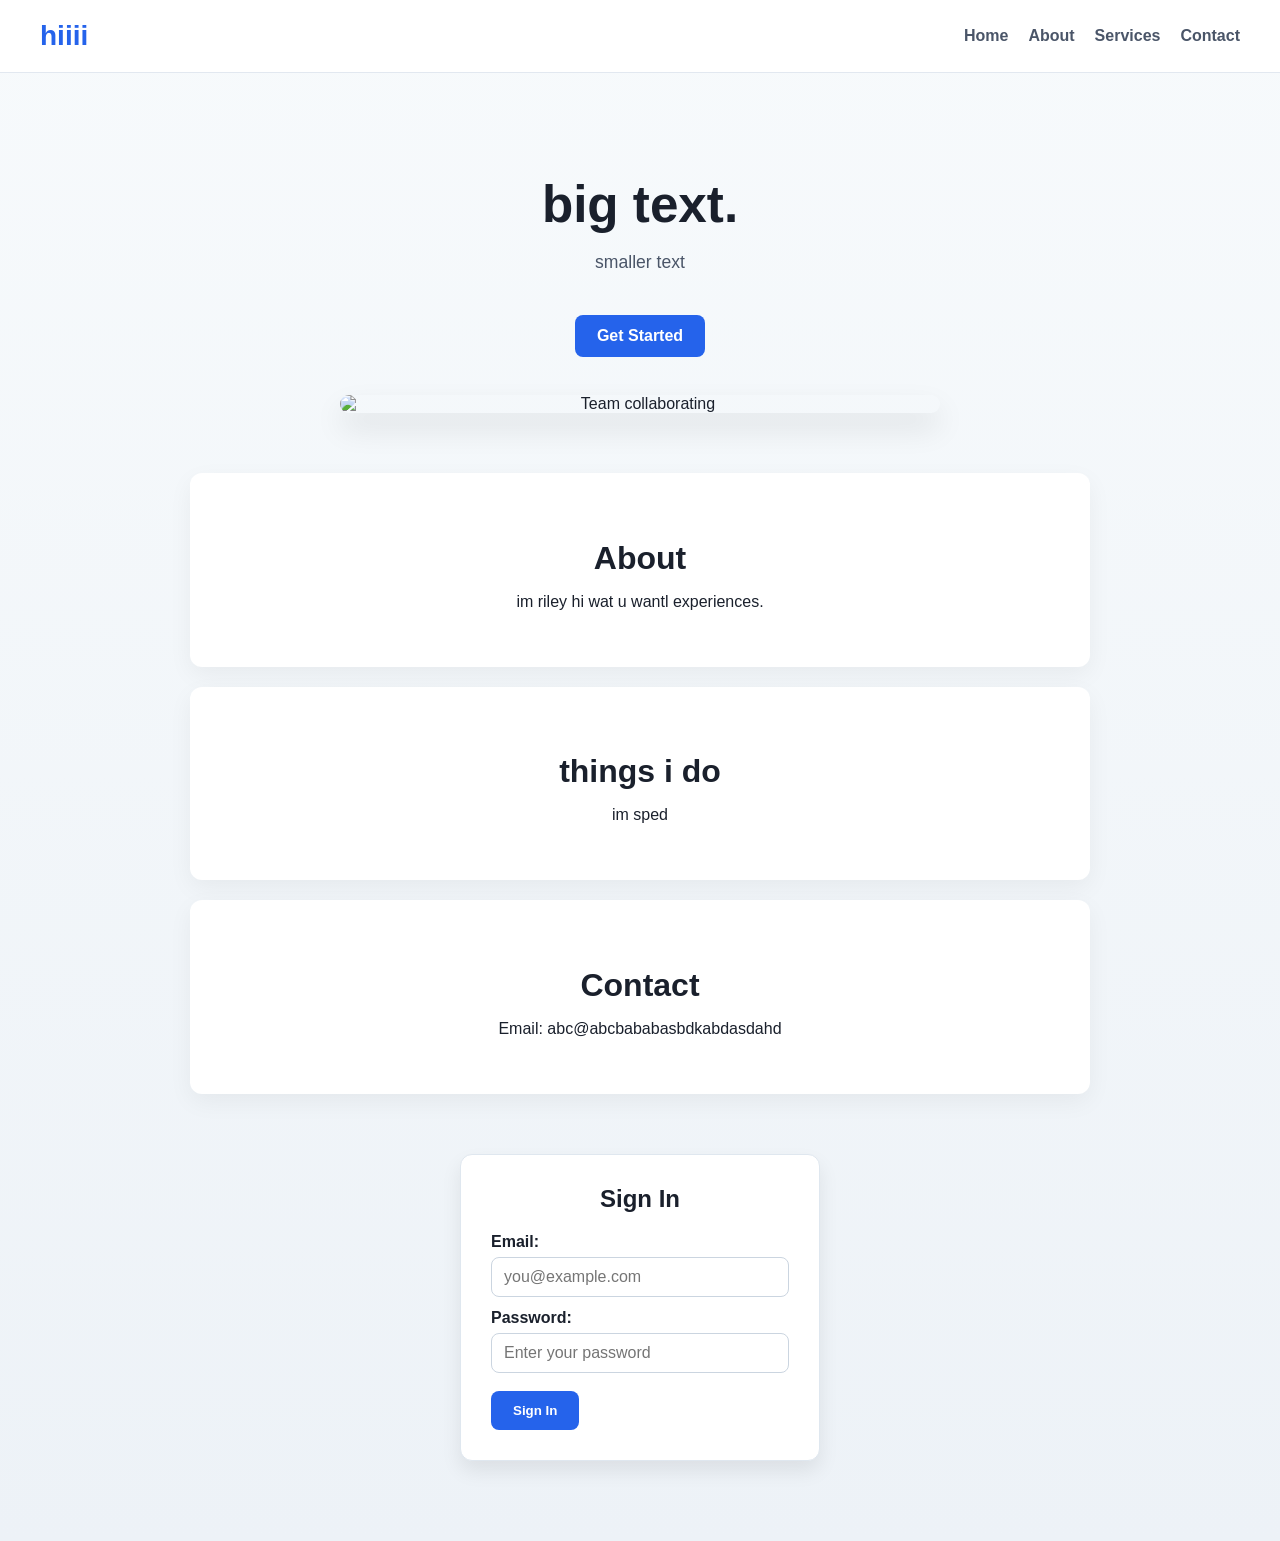
==== index.html @ 70f074e8 "Add files via upload" ====
<!DOCTYPE html>
<html lang="en">
  <head>
    <meta charset="UTF-8" />
    <meta name="viewport" content="width=device-width, initial-scale=1.0" />
    <title>Website Page</title>
    <link rel="stylesheet" href="Websitepage.css" />
  </head>
  <body>
    <header class="navbar">
      <div class="logo">hiiii</div>
      <nav class="nav-links" aria-label="Main navigation">
        <a href="#home">Home</a>
        <a href="#about">About</a>
        <a href="#services">Services</a>
        <a href="#contact">Contact</a>
      </nav>
    </header>

    <main>
      <section class="hero" id="home">
        <h1>big text.</h1>
        <p>smaller text</p>
        <a href="#signin" class="btn">Get Started</a>
        <br /><br />
        <img
          src="https://images.unsplash.com/photo-1522202176988-66273c2fd55f?auto=format&fit=crop&w=500&q=80"
          alt="Team collaborating"
        />
      </section>

      <section class="about-section" id="about">
        <h2>About </h2>
        <p>im riley hi wat u wantl experiences.</p>
      </section>

      <section class="services-section" id="services">
        <h2>things i do</h2>
        <p>im sped</p>
      </section>

      <section class="contact-section" id="contact">
        <h2>Contact</h2>
        <p>Email: abc@abcbababasbdkabdasdahd</p>
      </section>

      <section class="signin-section" id="signin">
        <form class="card">
          <h2>Sign In</h2>

          <label for="email">Email:</label>
          <input id="email" type="email" placeholder="you@example.com" />

          <label for="password">Password:</label>
          <input id="password" type="password" placeholder="Enter your password" />

          <button type="submit" class="btn">Sign In</button>
        </form>
      </section>
    </main>
  </body>
</html>
---- Websitepage.css ----
/* Core Resets */
* {
  box-sizing: border-box;
}

body {
  font-family: Arial, sans-serif;
  margin: 0;
  padding: 0;
  background: linear-gradient(180deg, #f7fafc 0%, #edf2f7 100%);
  color: #1a202c;
}

img {
  max-width: 100%;
  display: block;
}

/* Navigation Bar */
.navbar {
  background-color: #ffffff;
  padding: 20px 40px;
  border-bottom: 1px solid #e2e8f0;
  display: flex;
  justify-content: space-between;
  align-items: center;
  flex-wrap: wrap;
}

.logo {
  font-size: 28px;
  font-weight: bold;
  color: #2563eb;
}

.nav-links {
  display: flex;
  gap: 20px;
  flex-wrap: wrap;
}

.nav-links a {
  text-decoration: none;
  color: #4a5568;
  font-weight: bold;
}

.nav-links a:hover {
  color: #2563eb;
}

/* Hero Section */
.hero {
  padding: 60px 20px 40px;
  text-align: center;
}

.hero h1 {
  font-size: clamp(2rem, 4vw, 3.5rem);
  margin-bottom: 12px;
}

.hero p {
  font-size: 1.1rem;
  color: #4a5568;
  margin-bottom: 24px;
}

.hero img {
  width: 100%;
  max-width: 600px;
  margin: 20px auto 0;
  border-radius: 12px;
  box-shadow: 0 15px 30px rgba(0, 0, 0, 0.1);
}

/* About / Services / Contact Sections */
.about-section,
.services-section,
.contact-section {
  background-color: #ffffff;
  padding: 40px 20px;
  text-align: center;
  margin: 20px auto;
  max-width: 900px;
  border-radius: 12px;
  box-shadow: 0 8px 24px rgba(0, 0, 0, 0.05);
}

.about-section h2,
.services-section h2,
.contact-section h2 {
  font-size: 2rem;
  margin-bottom: 10px;
}


.signin-section {
  padding: 40px 20px 80px;
}

.card {
  background-color: #ffffff;
  padding: 30px;
  border: 1px solid #dfe7ef;
  border-radius: 12px;
  width: min(100%, 360px);
  margin: 0 auto;
  box-shadow: 0 10px 20px rgba(0, 0, 0, 0.08);
}

.card h2 {
  text-align: center;
  margin-top: 0;
  margin-bottom: 20px;
}

.card label {
  display: block;
  margin-top: 12px;
  margin-bottom: 6px;
  font-weight: bold;
}

.card input {
  width: 100%;
  padding: 10px 12px;
  border: 1px solid #cbd5e0;
  border-radius: 8px;
  box-sizing: border-box;
  font-size: 1rem;
}

/* Buttons */
.btn {
  display: inline-block;
  padding: 12px 22px;
  background-color: #2563eb;
  color: #ffffff;
  text-decoration: none;
  border: none;
  border-radius: 8px;
  font-weight: bold;
  cursor: pointer;
  margin-top: 18px;
}

.btn:hover {
  background-color: #1d4ed8;
}
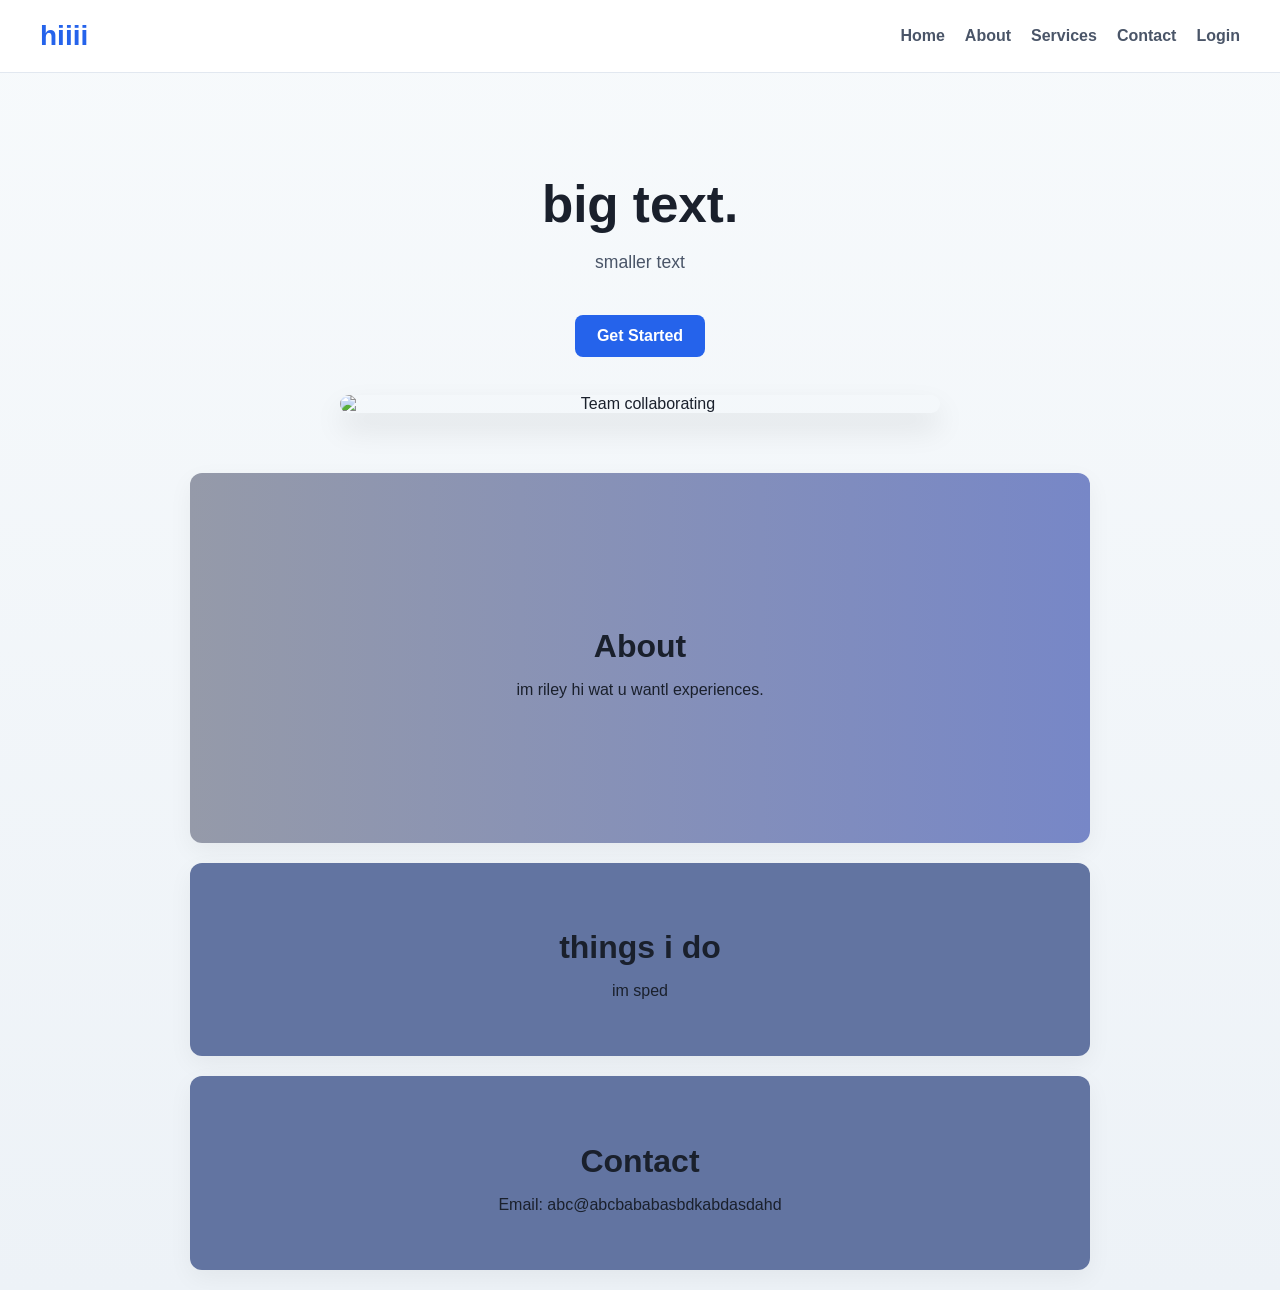
==== commit e4919415: "added login page and refreshed css" ====
--- a/index.html
+++ b/index.html
@@ -4,7 +4,7 @@
     <meta charset="UTF-8" />
     <meta name="viewport" content="width=device-width, initial-scale=1.0" />
     <title>Website Page</title>
-    <link rel="stylesheet" href="Websitepage.css" />
+    <link rel="stylesheet" href="main_styling.css" />
   </head>
   <body>
     <header class="navbar">
@@ -14,6 +14,7 @@
         <a href="#about">About</a>
         <a href="#services">Services</a>
         <a href="#contact">Contact</a>
+        <a href="/login.html">Login</a>
       </nav>
     </header>
 
@@ -43,20 +44,5 @@
         <h2>Contact</h2>
         <p>Email: abc@abcbababasbdkabdasdahd</p>
       </section>
-
-      <section class="signin-section" id="signin">
-        <form class="card">
-          <h2>Sign In</h2>
-
-          <label for="email">Email:</label>
-          <input id="email" type="email" placeholder="you@example.com" />
-
-          <label for="password">Password:</label>
-          <input id="password" type="password" placeholder="Enter your password" />
-
-          <button type="submit" class="btn">Sign In</button>
-        </form>
-      </section>
-    </main>
   </body>
 </html>
--- a/main_styling.css
+++ b/main_styling.css
@@ -0,0 +1,150 @@
+* {
+  box-sizing: border-box;
+}
+
+body {
+  font-family: Arial, sans-serif;
+  margin: 0;
+  padding: 0;
+  background: linear-gradient(180deg, #f7fafc 0%, #edf2f7 100%);
+  color: #1a202c;
+}
+
+img {
+  max-width: 100%;
+  display: block;
+}
+
+.navbar {
+  background-color: #ffffff;
+  padding: 20px 40px;
+  border-bottom: 1px solid #e2e8f0;
+  display: flex;
+  justify-content: space-between;
+  align-items: center;
+  flex-wrap: wrap;
+}
+
+.logo {
+  font-size: 28px;
+  font-weight: bold;
+  color: #2563eb;
+}
+
+.nav-links {
+  display: flex;
+  gap: 20px;
+  flex-wrap: wrap;
+}
+
+.nav-links a {
+  text-decoration: none;
+  color: #4a5568;
+  font-weight: bold;
+}
+
+.nav-links a:hover {
+  color: #2563eb;
+}
+
+.hero {
+  padding: 60px 20px 40px;
+  text-align: center;
+}
+
+.hero h1 {
+  font-size: clamp(2rem, 4vw, 3.5rem);
+  margin-bottom: 12px;
+}
+
+.hero p {
+  font-size: 1.1rem;
+  color: #4a5568;
+  margin-bottom: 24px;
+}
+
+.hero img {
+  width: 100%;
+  max-width: 600px;
+  margin: 20px auto 0;
+  border-radius: 12px;
+  box-shadow: 0 15px 30px rgba(0, 0, 0, 0.1);
+}
+
+.about-section,
+.services-section,
+.contact-section {
+  background-color: #6274a1;
+  padding: 40px 20px;
+  text-align: center;
+  margin: 20px auto;
+  max-width: 900px;
+  border-radius: 12px;
+  box-shadow: 0 8px 24px rgba(0, 0, 0, 0.05);
+}
+
+.about-section h2,
+.services-section h2,
+.contact-section h2 {
+  font-size: 2rem;
+  margin-bottom: 10px;
+}
+
+
+.signin-section {
+  padding: 40px 20px 80px;
+}
+
+.card {
+  background-color: #ffffff;
+  padding: 30px;
+  border: 1px solid #dfe7ef;
+  border-radius: 12px;
+  width: min(100%, 360px);
+  margin: 0 auto;
+  box-shadow: 0 10px 20px rgba(0, 0, 0, 0.08);
+}
+
+.card h2 {
+  text-align: center;
+  margin-top: 0;
+  margin-bottom: 20px;
+}
+
+.card label {
+  display: block;
+  margin-top: 12px;
+  margin-bottom: 6px;
+  font-weight: bold;
+}
+
+.card input {
+  width: 100%;
+  padding: 10px 12px;
+  border: 1px solid #cbd5e0;
+  border-radius: 8px;
+  box-sizing: border-box;
+  font-size: 1rem;
+}
+
+.btn {
+  display: inline-block;
+  padding: 12px 22px;
+  background-color: #2563eb;
+  color: #ffffff;
+  text-decoration: none;
+  border: none;
+  border-radius: 8px;
+  font-weight: bold;
+  cursor: pointer;
+  margin-top: 18px;
+}
+
+.btn:hover {
+  background-color: #1d4ed8;
+}
+
+#about {
+  padding: 10%;
+  background: linear-gradient(to right, #959aa9, #7787c7);
+}
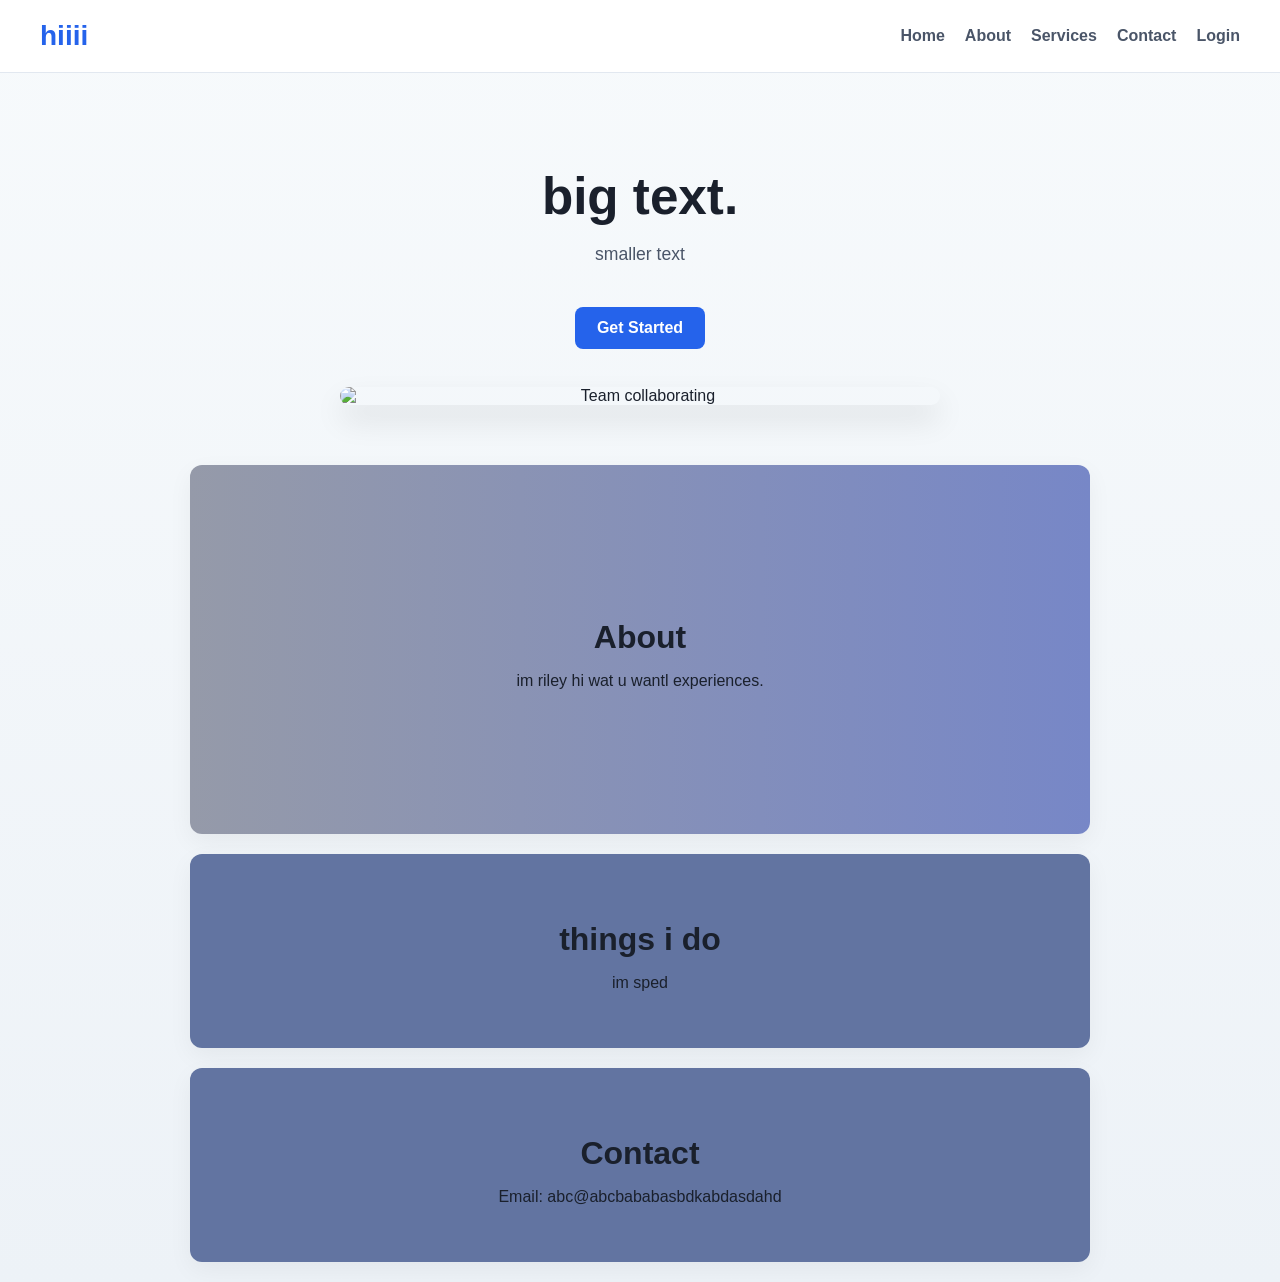
==== commit b7d942b5: "Clean Code" ====
--- a/index.html
+++ b/index.html
@@ -19,7 +19,7 @@
     </header>
 
     <main>
-      <section class="hero" id="home">
+      <div class="hero" id="home">
         <h1>big text.</h1>
         <p>smaller text</p>
         <a href="#signin" class="btn">Get Started</a>
@@ -28,21 +28,21 @@
           src="https://images.unsplash.com/photo-1522202176988-66273c2fd55f?auto=format&fit=crop&w=500&q=80"
           alt="Team collaborating"
         />
-      </section>
+      </div>
 
-      <section class="about-section" id="about">
+      <div class="about-div" id="about">
         <h2>About </h2>
         <p>im riley hi wat u wantl experiences.</p>
-      </section>
+      </div>
 
-      <section class="services-section" id="services">
+      <div class="services-div" id="services">
         <h2>things i do</h2>
         <p>im sped</p>
-      </section>
+      </div>
 
-      <section class="contact-section" id="contact">
+      <div class="contact-div" id="contact">
         <h2>Contact</h2>
         <p>Email: abc@abcbababasbdkabdasdahd</p>
-      </section>
+      </div>
   </body>
 </html>
--- a/main_styling.css
+++ b/main_styling.css
@@ -16,6 +16,9 @@
 }
 
 .navbar {
+  position: sticky;
+  top:0;
+  z-index: 1000;
   background-color: #ffffff;
   padding: 20px 40px;
   border-bottom: 1px solid #e2e8f0;
@@ -71,9 +74,9 @@
   box-shadow: 0 15px 30px rgba(0, 0, 0, 0.1);
 }
 
-.about-section,
-.services-section,
-.contact-section {
+.about-div,
+.services-div,
+.contact-div {
   background-color: #6274a1;
   padding: 40px 20px;
   text-align: center;
@@ -83,15 +86,15 @@
   box-shadow: 0 8px 24px rgba(0, 0, 0, 0.05);
 }
 
-.about-section h2,
-.services-section h2,
-.contact-section h2 {
+.about-div h2,
+.services-div h2,
+.contact-div h2 {
   font-size: 2rem;
   margin-bottom: 10px;
 }
 
 
-.signin-section {
+.signin-div {
   padding: 40px 20px 80px;
 }
 
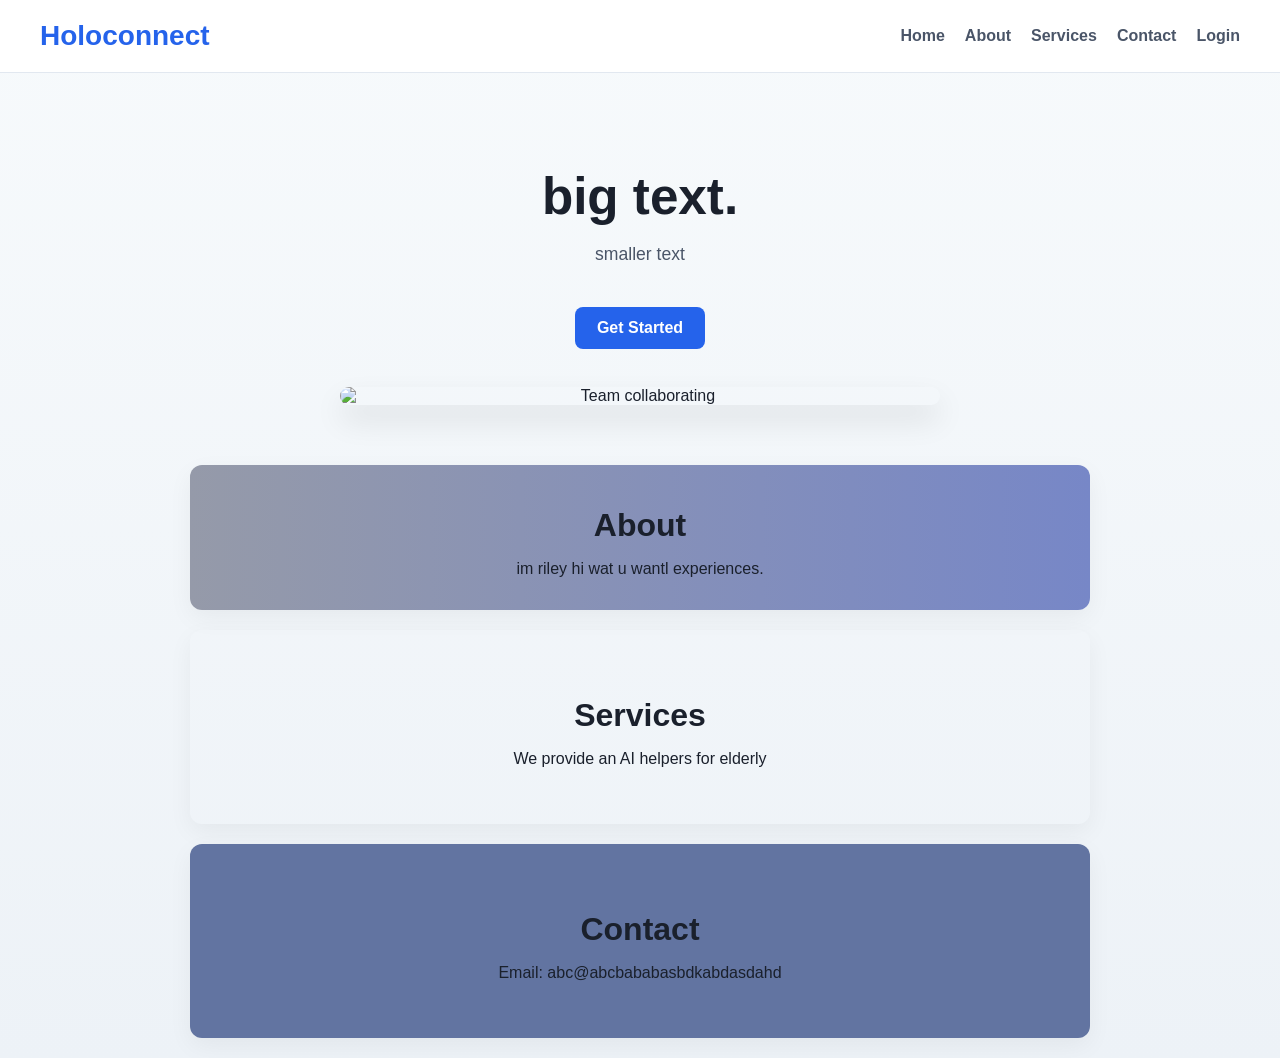
==== commit d0ba6cfa: "added functions to contact and services" ====
--- a/index.html
+++ b/index.html
@@ -8,7 +8,7 @@
   </head>
   <body>
     <header class="navbar">
-      <div class="logo">hiiii</div>
+      <div class="logo">Holoconnect</div>
       <nav class="nav-links" aria-label="Main navigation">
         <a href="#home">Home</a>
         <a href="#about">About</a>
@@ -36,8 +36,8 @@
       </div>
 
       <div class="services-div" id="services">
-        <h2>things i do</h2>
-        <p>im sped</p>
+        <h2>Services</h2>
+        <p>We provide an AI helpers for elderly</p>
       </div>
 
       <div class="contact-div" id="contact">
--- a/main_styling.css
+++ b/main_styling.css
@@ -76,6 +76,16 @@
 
 .about-div,
 .services-div,
+#buttonid {
+  padding: 40px 20px;
+  text-align: center;
+  margin: 20px auto;
+  max-width: 900px;
+  border-radius: 12px;
+  box-shadow: 0 8px 24px rgba(0, 0, 0, 0.05);
+}
+
+
 .contact-div {
   background-color: #6274a1;
   padding: 40px 20px;
@@ -148,6 +158,6 @@
 }
 
 #about {
-  padding: 10%;
+  padding: 16px;
   background: linear-gradient(to right, #959aa9, #7787c7);
 }
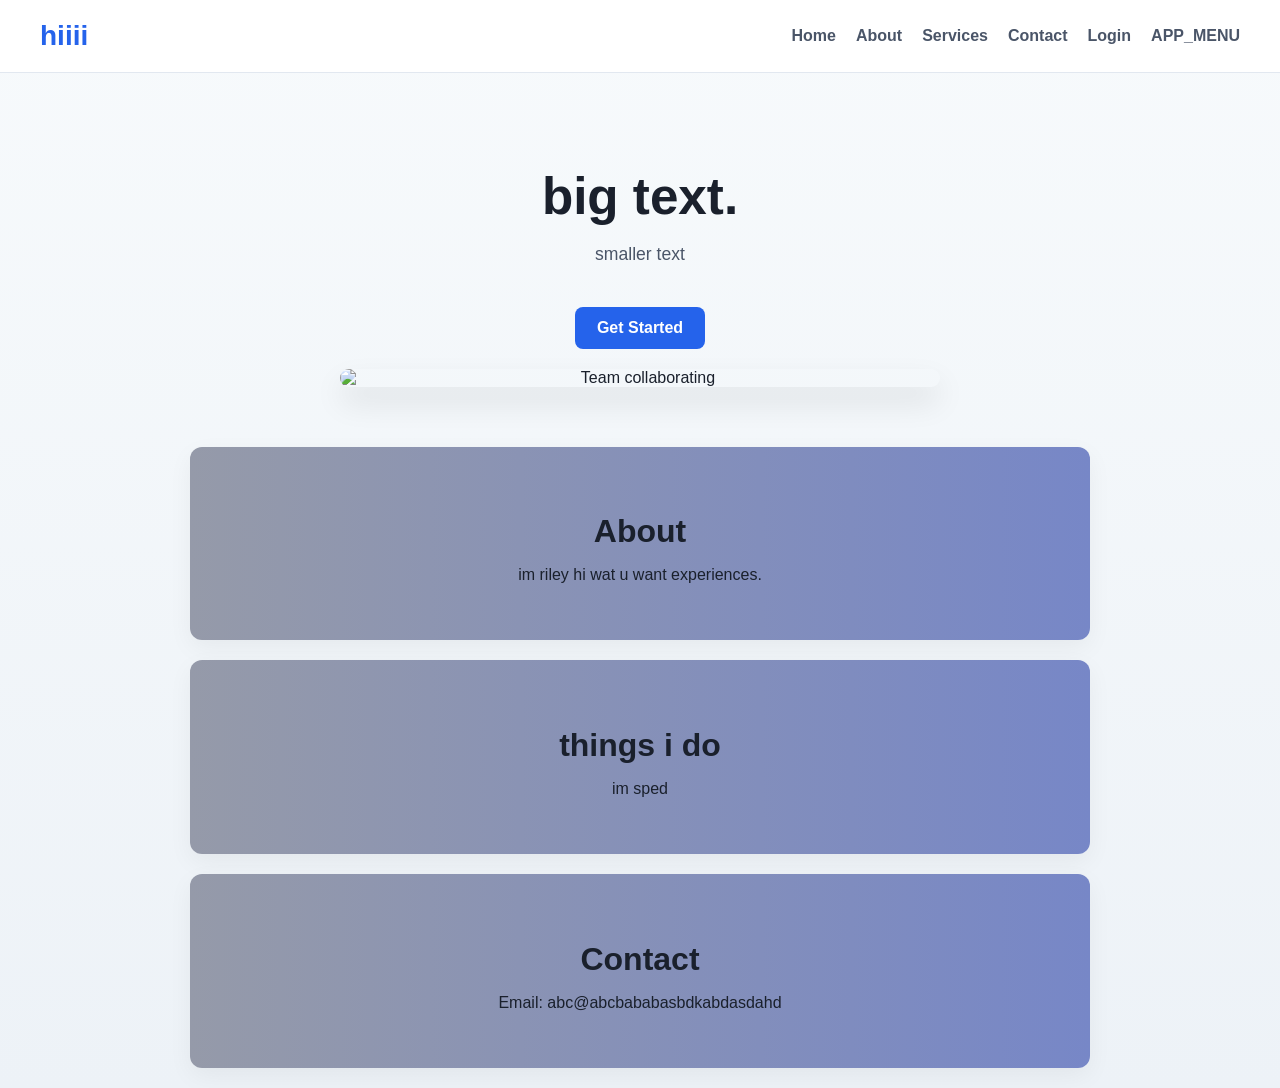
==== commit 69766a64: "Added app menu" ====
--- a/index.html
+++ b/index.html
@@ -8,13 +8,14 @@
   </head>
   <body>
     <header class="navbar">
-      <div class="logo">Holoconnect</div>
+      <div class="logo">hiiii</div>
       <nav class="nav-links" aria-label="Main navigation">
-        <a href="#home">Home</a>
-        <a href="#about">About</a>
-        <a href="#services">Services</a>
-        <a href="#contact">Contact</a>
-        <a href="/login.html">Login</a>
+        <a href="index.html#home">Home</a>
+        <a href="index.html#about">About</a>
+        <a href="index.html#services">Services</a>
+        <a href="index.html#contact">Contact</a>
+        <a href="login.html">Login</a>
+        <a href="app/menu.html">APP_MENU</a>
       </nav>
     </header>
 
@@ -23,7 +24,6 @@
         <h1>big text.</h1>
         <p>smaller text</p>
         <a href="#signin" class="btn">Get Started</a>
-        <br /><br />
         <img
           src="https://images.unsplash.com/photo-1522202176988-66273c2fd55f?auto=format&fit=crop&w=500&q=80"
           alt="Team collaborating"
@@ -32,12 +32,12 @@
 
       <div class="about-div" id="about">
         <h2>About </h2>
-        <p>im riley hi wat u wantl experiences.</p>
+        <p>im riley hi wat u want experiences.</p>
       </div>
 
       <div class="services-div" id="services">
-        <h2>Services</h2>
-        <p>We provide an AI helpers for elderly</p>
+        <h2>things i do</h2>
+        <p>im sped</p>
       </div>
 
       <div class="contact-div" id="contact">
--- a/main_styling.css
+++ b/main_styling.css
@@ -76,16 +76,6 @@
 
 .about-div,
 .services-div,
-#buttonid {
-  padding: 40px 20px;
-  text-align: center;
-  margin: 20px auto;
-  max-width: 900px;
-  border-radius: 12px;
-  box-shadow: 0 8px 24px rgba(0, 0, 0, 0.05);
-}
-
-
 .contact-div {
   background-color: #6274a1;
   padding: 40px 20px;
@@ -94,6 +84,7 @@
   max-width: 900px;
   border-radius: 12px;
   box-shadow: 0 8px 24px rgba(0, 0, 0, 0.05);
+  background: linear-gradient(to right, #959aa9, #7787c7);
 }
 
 .about-div h2,
@@ -156,8 +147,3 @@
 .btn:hover {
   background-color: #1d4ed8;
 }
-
-#about {
-  padding: 16px;
-  background: linear-gradient(to right, #959aa9, #7787c7);
-}
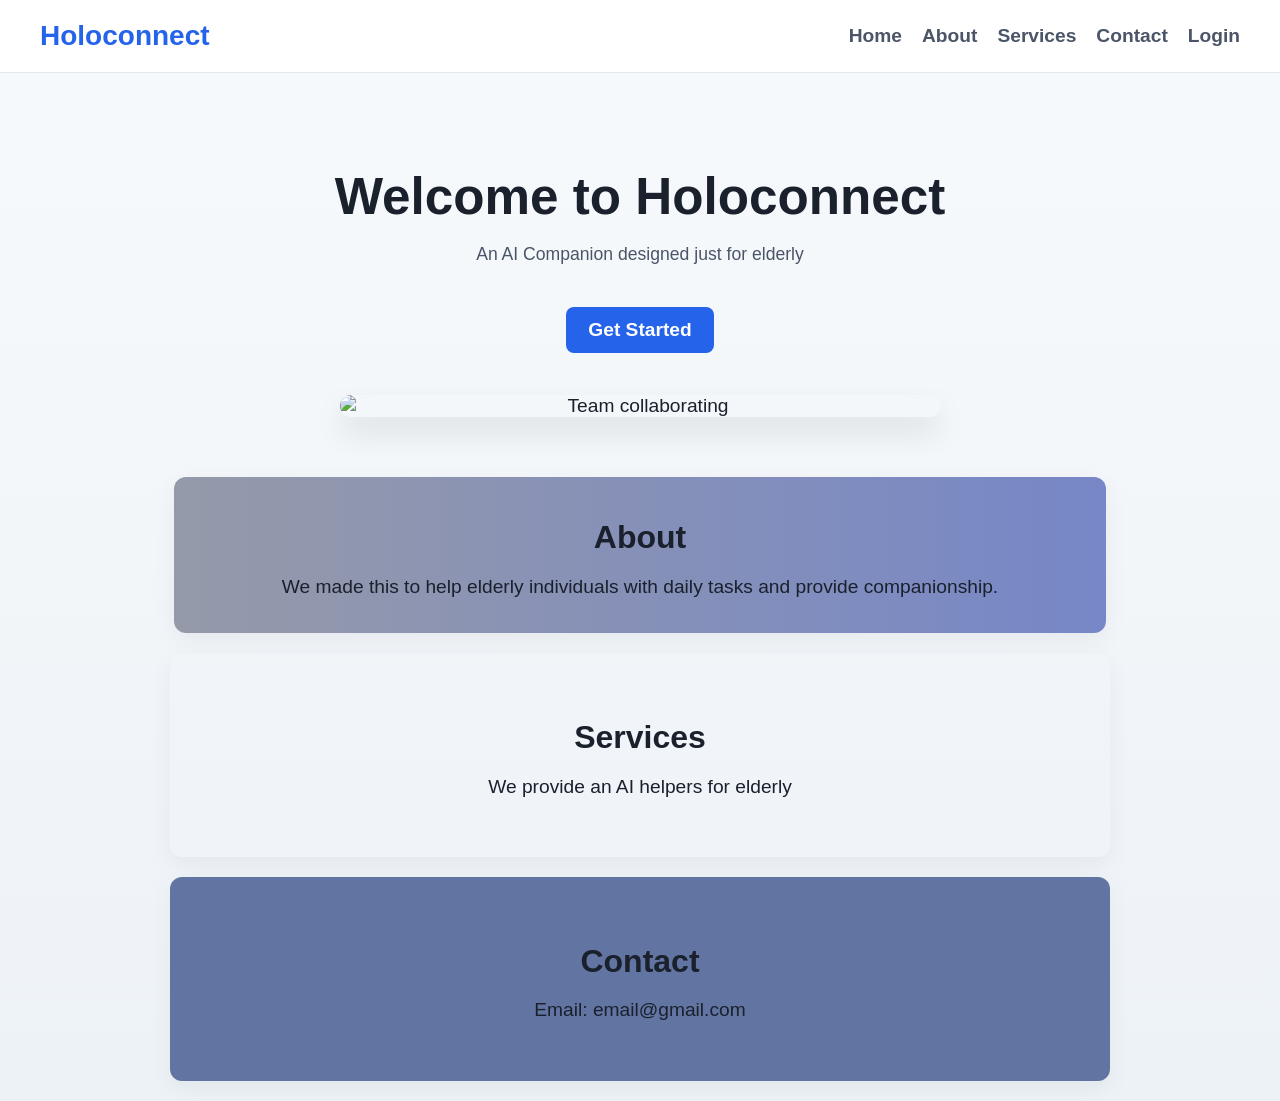
==== commit 18bd3dca: "Use contributor version" ====
--- a/index.html
+++ b/index.html
@@ -8,22 +8,22 @@
   </head>
   <body>
     <header class="navbar">
-      <div class="logo">hiiii</div>
+      <div class="logo">Holoconnect</div>
       <nav class="nav-links" aria-label="Main navigation">
-        <a href="index.html#home">Home</a>
-        <a href="index.html#about">About</a>
-        <a href="index.html#services">Services</a>
-        <a href="index.html#contact">Contact</a>
-        <a href="login.html">Login</a>
-        <a href="app/menu.html">APP_MENU</a>
+        <a href="#home">Home</a>
+        <a href="#about">About</a>
+        <a href="#services">Services</a>
+        <a href="#contact">Contact</a>
+        <a href="/login.html">Login</a>
       </nav>
     </header>
 
     <main>
       <div class="hero" id="home">
-        <h1>big text.</h1>
-        <p>smaller text</p>
+        <h1>Welcome to Holoconnect</h1>
+        <p>An AI Companion designed just for elderly</p>
         <a href="#signin" class="btn">Get Started</a>
+        <br /><br />
         <img
           src="https://images.unsplash.com/photo-1522202176988-66273c2fd55f?auto=format&fit=crop&w=500&q=80"
           alt="Team collaborating"
@@ -32,17 +32,17 @@
 
       <div class="about-div" id="about">
         <h2>About </h2>
-        <p>im riley hi wat u want experiences.</p>
+        <p>We made this to help elderly individuals with daily tasks and provide companionship.</p>
       </div>
 
       <div class="services-div" id="services">
-        <h2>things i do</h2>
-        <p>im sped</p>
+        <h2>Services</h2>
+        <p>We provide an AI helpers for elderly</p>
       </div>
 
       <div class="contact-div" id="contact">
         <h2>Contact</h2>
-        <p>Email: abc@abcbababasbdkabdasdahd</p>
+        <p>Email: email@gmail.com</p>
       </div>
   </body>
 </html>
--- a/main_styling.css
+++ b/main_styling.css
@@ -1,149 +1,189 @@
-* {
-  box-sizing: border-box;
+/*Variables*/
+:root {
+    --bg-light: #f7fafc;
+    --bg-soft: #edf2f7;
+    --panel-white: #ffffff;
+    --text-dark: #1a202c;
+
+    --text-muted: #4a5568;
+    --primary: #2563eb;
+    --primary-dark: #1d4ed8;
+
+    --border: #e2e8f0;
+    --input-border: #cbd5e0;
+    --shadow-soft: rgba(0, 0, 0, 0.05);
+    --shadow-strong: rgba(0, 0, 0, 0.1);
 }
 
 body {
-  font-family: Arial, sans-serif;
-  margin: 0;
-  padding: 0;
-  background: linear-gradient(180deg, #f7fafc 0%, #edf2f7 100%);
-  color: #1a202c;
+    margin: 0;
+    padding: 0;
+
+    box-sizing: border-box; /*Redundant?*/
+
+    background: linear-gradient( 
+        180deg,
+        var(--bg-light) 0%,
+        var(--bg-soft) 100%
+    );
+
+    color: var(--text-dark);
+
+    font-family: Arial, sans-serif;
+    font-size: clamp(8px, 1.5vw, 32px);
 }
 
 img {
-  max-width: 100%;
-  display: block;
+    display: block;
+    max-width: 100%;
 }
 
+
+/*Note unify vw, px, and others*/
 .navbar {
-  position: sticky;
-  top:0;
-  z-index: 1000;
-  background-color: #ffffff;
-  padding: 20px 40px;
-  border-bottom: 1px solid #e2e8f0;
-  display: flex;
-  justify-content: space-between;
-  align-items: center;
-  flex-wrap: wrap;
+    position: sticky;
+    top: 0;
+    z-index: 1000;
+    display: flex;
+    align-items: center;
+    justify-content: space-between;
+    flex-wrap: wrap;
+    padding: 20px 40px;
+    background-color: var(--panel-white);
+    border-bottom: 1px solid var(--border);
 }
 
 .logo {
-  font-size: 28px;
-  font-weight: bold;
-  color: #2563eb;
+    font-size: 28px;
+    font-weight: bold;
+    color: var(--primary);
 }
 
 .nav-links {
-  display: flex;
-  gap: 20px;
-  flex-wrap: wrap;
+    display: flex;
+    flex-wrap: wrap;
+    gap: 20px;
 }
 
 .nav-links a {
-  text-decoration: none;
-  color: #4a5568;
-  font-weight: bold;
+    color: var(--text-muted);
+    font-weight: bold;
+    text-decoration: none;
 }
 
 .nav-links a:hover {
-  color: #2563eb;
+    color: var(--primary);
 }
 
+/* Hero */
 .hero {
-  padding: 60px 20px 40px;
-  text-align: center;
+    padding: 60px 20px 40px;
+    text-align: center;
 }
 
 .hero h1 {
-  font-size: clamp(2rem, 4vw, 3.5rem);
-  margin-bottom: 12px;
+    margin-bottom: 12px;
+    font-size: clamp(2rem, 4vw, 3.5rem);
 }
 
 .hero p {
-  font-size: 1.1rem;
-  color: #4a5568;
-  margin-bottom: 24px;
+    margin-bottom: 24px;
+    font-size: 1.1rem;
+    color: var(--text-muted);
 }
 
 .hero img {
-  width: 100%;
-  max-width: 600px;
-  margin: 20px auto 0;
-  border-radius: 12px;
-  box-shadow: 0 15px 30px rgba(0, 0, 0, 0.1);
+    width: 100%;
+    max-width: 600px;
+    margin: 20px auto 0;
+    border-radius: 12px;
+    box-shadow: 0 15px 30px var(--shadow-strong);
 }
 
+/* Content sections */
 .about-div,
 .services-div,
+#buttonid {
+    max-width: 900px;
+    margin: 20px auto;
+    padding: 40px 20px;
+    text-align: center;
+    border-radius: 12px;
+    box-shadow: 0 8px 24px var(--shadow-soft);
+}
+
 .contact-div {
-  background-color: #6274a1;
-  padding: 40px 20px;
-  text-align: center;
-  margin: 20px auto;
-  max-width: 900px;
-  border-radius: 12px;
-  box-shadow: 0 8px 24px rgba(0, 0, 0, 0.05);
-  background: linear-gradient(to right, #959aa9, #7787c7);
+    max-width: 900px;
+    margin: 20px auto;
+    padding: 40px 20px;
+    text-align: center;
+    border-radius: 12px;
+    background-color: #6274a1;
+    box-shadow: 0 8px 24px var(--shadow-soft);
 }
 
 .about-div h2,
 .services-div h2,
 .contact-div h2 {
-  font-size: 2rem;
-  margin-bottom: 10px;
+    margin-bottom: 10px;
+    font-size: 2rem;
 }
 
+#about {
+    padding: 16px;
+    background: linear-gradient(to right, #959aa9, #7787c7);
+}
 
+/* Sign-in form */
 .signin-div {
-  padding: 40px 20px 80px;
+    padding: 40px 20px 80px;
 }
 
 .card {
-  background-color: #ffffff;
-  padding: 30px;
-  border: 1px solid #dfe7ef;
-  border-radius: 12px;
-  width: min(100%, 360px);
-  margin: 0 auto;
-  box-shadow: 0 10px 20px rgba(0, 0, 0, 0.08);
+    width: min(100%, 360px);
+    margin: 0 auto;
+    padding: 30px;
+    background-color: var(--panel-white);
+    border: 1px solid #dfe7ef;
+    border-radius: 12px;
+    box-shadow: 0 10px 20px rgba(0, 0, 0, 0.08);
 }
 
 .card h2 {
-  text-align: center;
-  margin-top: 0;
-  margin-bottom: 20px;
+    margin-top: 0;
+    margin-bottom: 20px;
+    text-align: center;
 }
 
 .card label {
-  display: block;
-  margin-top: 12px;
-  margin-bottom: 6px;
-  font-weight: bold;
+    display: block;
+    margin-top: 12px;
+    margin-bottom: 6px;
+    font-weight: bold;
 }
 
 .card input {
-  width: 100%;
-  padding: 10px 12px;
-  border: 1px solid #cbd5e0;
-  border-radius: 8px;
-  box-sizing: border-box;
-  font-size: 1rem;
+    width: 100%;
+    box-sizing: border-box;
+    padding: 10px 12px;
+    font-size: 1rem;
+    border: 1px solid var(--input-border);
+    border-radius: 8px;
 }
 
 .btn {
-  display: inline-block;
-  padding: 12px 22px;
-  background-color: #2563eb;
-  color: #ffffff;
-  text-decoration: none;
-  border: none;
-  border-radius: 8px;
-  font-weight: bold;
-  cursor: pointer;
-  margin-top: 18px;
+    display: inline-block;
+    margin-top: 18px;
+    padding: 12px 22px;
+    border: none;
+    border-radius: 8px;
+    background-color: var(--primary);
+    color: #ffffff;
+    font-weight: bold;
+    text-decoration: none;
+    cursor: pointer;
 }
 
 .btn:hover {
-  background-color: #1d4ed8;
+    background-color: var(--primary-dark);
 }
